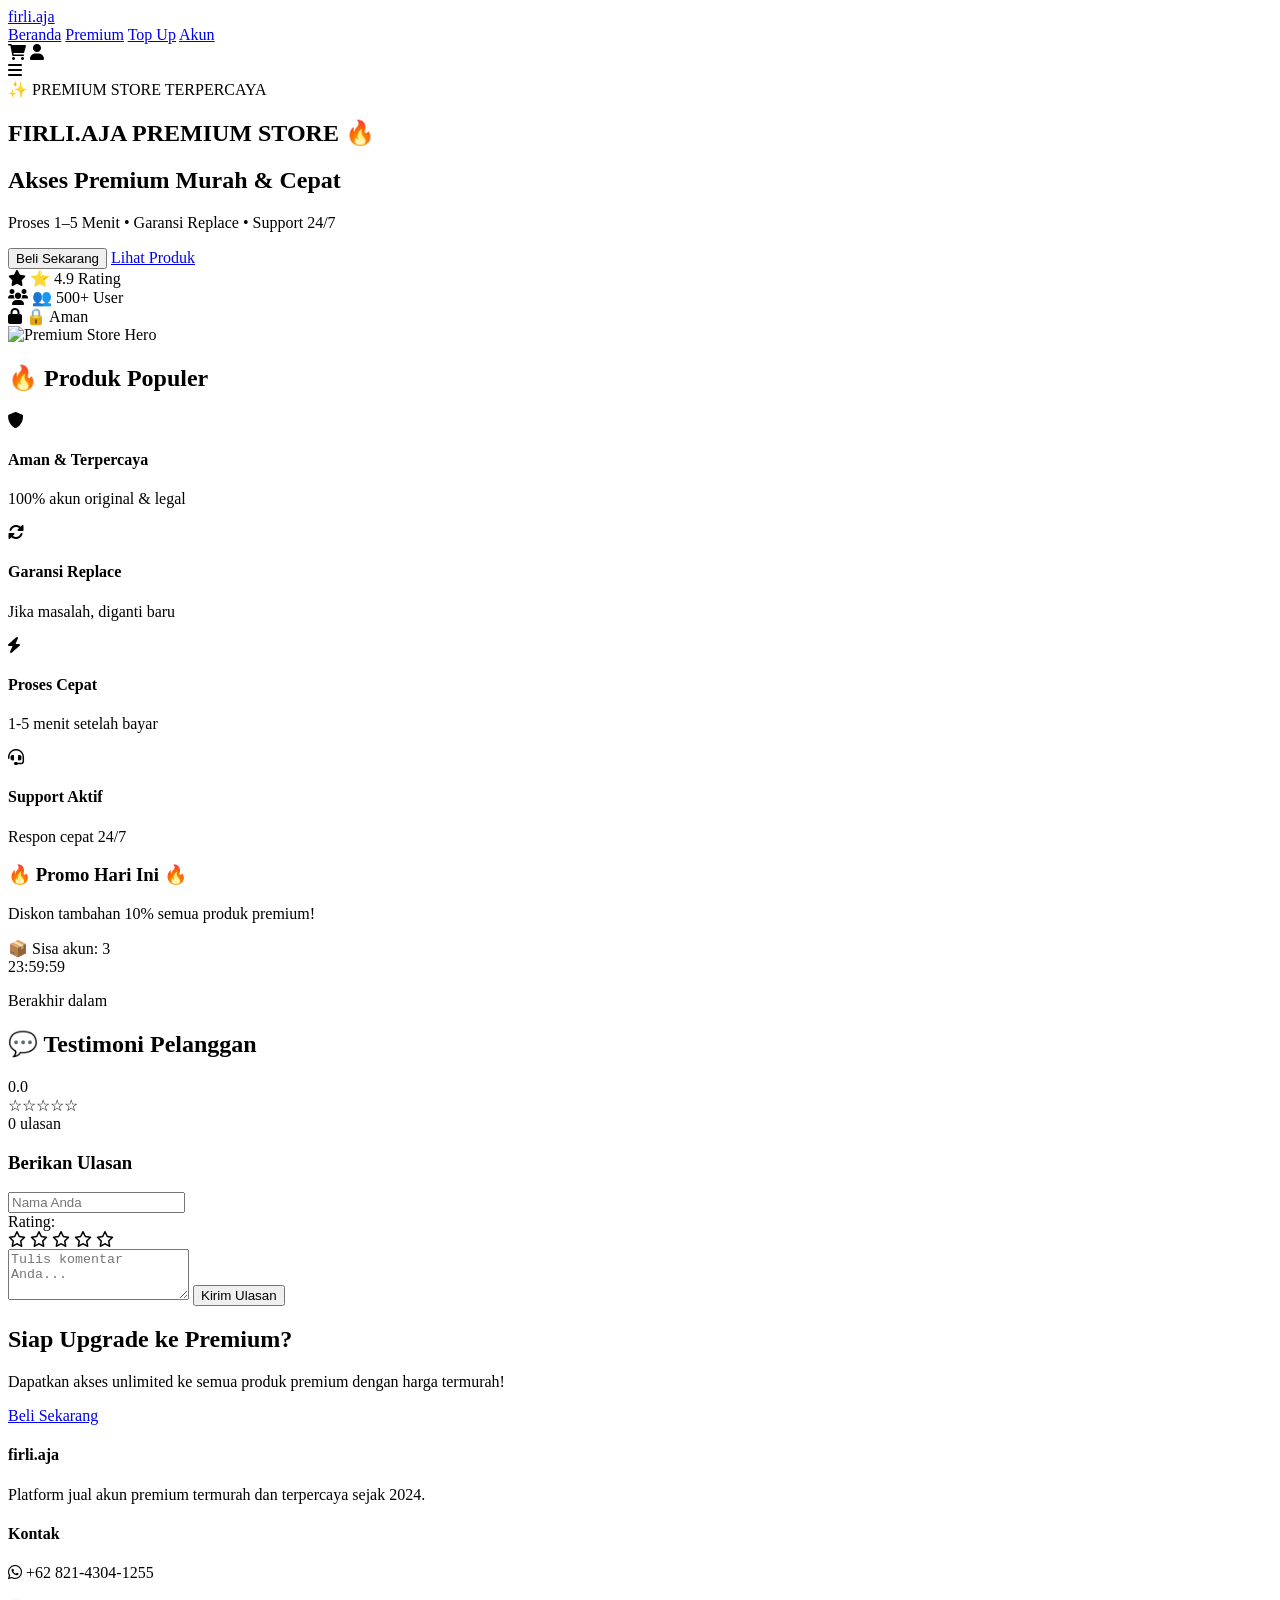
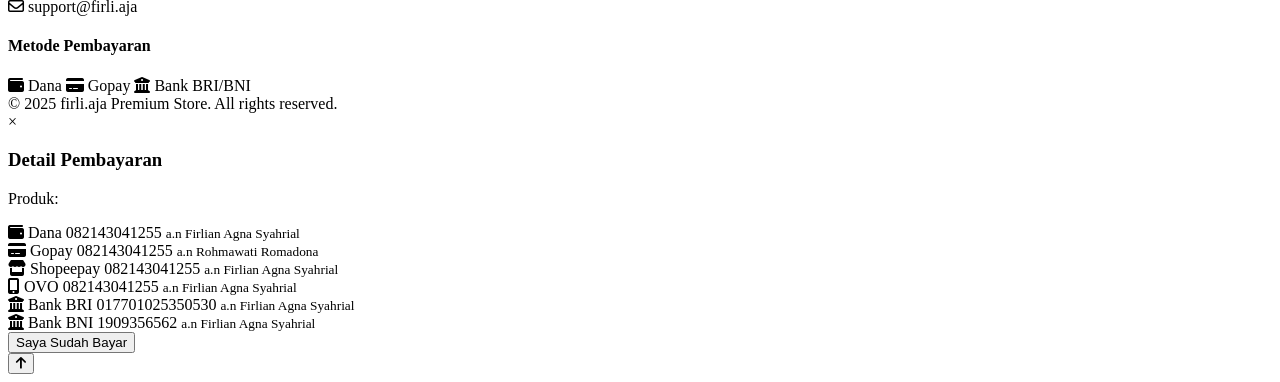
==== index.html @ 50c7d1ac "Create index.html" ====
<!DOCTYPE html>
<html lang="id">
<head>
    <meta charset="UTF-8">
    <meta name="viewport" content="width=device-width, initial-scale=1.0, viewport-fit=cover">
    <meta name="description" content="firli.aja - Platform jual akun premium termurah dan terpercaya. CapCut Pro, Canva Pro, Spotify, Netflix, dan lainnya. Proses cepat 1-5 menit.">
    <meta name="keywords" content="akun premium, capcut pro, canva pro, spotify premium, netflix, alight motion, youtube premium, firli.aja">
    <meta name="author" content="firli.aja">
    <meta property="og:title" content="firli.aja | Premium Store - Akun Premium Murah & Cepat">
    <meta property="og:description" content="Jual akun premium CapCut Pro, Canva Pro, Spotify, dan lainnya. Proses cepat, garansi replace, harga termurah.">
    <meta property="og:type" content="website">
    <meta property="og:site_name" content="firli.aja">
    <title>firli.aja | Premium Store - Akun Premium Murah & Cepat</title>
    <link href="https://fonts.googleapis.com/css2?family=Poppins:wght@300;400;500;600;700;800&display=swap" rel="stylesheet">
    <link rel="stylesheet" href="https://cdnjs.cloudflare.com/ajax/libs/font-awesome/6.0.0-beta3/css/all.min.css">
    <link rel="stylesheet" href="style.css">
    <script type="application/ld+json">
    {
        "@context": "https://schema.org",
        "@type": "WebSite",
        "name": "firli.aja",
        "description": "Platform jual akun premium termurah dan terpercaya",
        "url": "https://firli.aja.com"
    }
    </script>
</head>
<body>

    <!-- Navbar -->
    <nav class="navbar glass">
        <div class="nav-container">
            <a href="index.html" class="logo">firli<span>.aja</span></a>
            <div class="nav-links" id="navLinks">
                <a href="index.html" class="active">Beranda</a>
                <a href="premium.html">Premium</a>
                <a href="topup.html">Top Up</a>
                <a href="akun.html">Akun</a>
            </div>
            <div class="nav-icons">
                <i class="fas fa-shopping-cart" id="cartIcon"></i>
                <i class="fas fa-user" id="userIcon"></i>
                <div class="hamburger" id="hamburger">
                    <i class="fas fa-bars"></i>
                </div>
            </div>
        </div>
    </nav>

    <!-- Hero Section -->
    <section class="hero">
        <div class="container">
            <div class="hero-grid">
                <div class="hero-content">
                    <div class="hero-badge">✨ PREMIUM STORE TERPERCAYA</div>
                    <h1>FIRLI.AJA <span class="highlight">PREMIUM</span> STORE 🔥</h1>
                    <h2>Akses Premium Murah & Cepat</h2>
                    <p class="hero-desc">Proses 1–5 Menit • Garansi Replace • Support 24/7</p>
                    <div class="btn-group">
                        <button class="btn-primary" onclick="scrollToProducts()">Beli Sekarang</button>
                        <a href="premium.html" class="btn-outline">Lihat Produk</a>
                    </div>
                    <div class="trust-badge">
                        <div class="trust-item"><i class="fas fa-star"></i> ⭐ 4.9 Rating</div>
                        <div class="trust-item"><i class="fas fa-users"></i> 👥 500+ User</div>
                        <div class="trust-item"><i class="fas fa-lock"></i> 🔒 Aman</div>
                    </div>
                </div>
                <div class="hero-image">
                    <img src="https://picsum.photos/id/104/500/400" alt="Premium Store Hero">
                </div>
            </div>
        </div>
    </section>

    <!-- Produk Populer -->
    <section class="products-section" id="products">
        <div class="container">
            <h2 class="section-title">🔥 Produk Populer</h2>
            <div class="product-grid" id="homeProductGrid"></div>
        </div>
    </section>

    <!-- Trust Section 4 Card -->
    <section class="trust-section-full">
        <div class="container">
            <div class="trust-cards">
                <div class="trust-card">
                    <i class="fas fa-shield-alt"></i>
                    <h4>Aman & Terpercaya</h4>
                    <p>100% akun original & legal</p>
                </div>
                <div class="trust-card">
                    <i class="fas fa-sync-alt"></i>
                    <h4>Garansi Replace</h4>
                    <p>Jika masalah, diganti baru</p>
                </div>
                <div class="trust-card">
                    <i class="fas fa-bolt"></i>
                    <h4>Proses Cepat</h4>
                    <p>1-5 menit setelah bayar</p>
                </div>
                <div class="trust-card">
                    <i class="fas fa-headset"></i>
                    <h4>Support Aktif</h4>
                    <p>Respon cepat 24/7</p>
                </div>
            </div>
        </div>
    </section>

    <!-- Urgency Section -->
    <section class="urgency-section">
        <div class="container">
            <div class="urgency-content">
                <div class="urgency-left">
                    <h3>🔥 Promo Hari Ini 🔥</h3>
                    <p>Diskon tambahan 10% semua produk premium!</p>
                    <div class="stock-badge">📦 Sisa akun: <span id="stockCount">3</span></div>
                </div>
                <div class="urgency-right">
                    <div class="timer" id="countdownTimer">23:59:59</div>
                    <p>Berakhir dalam</p>
                </div>
            </div>
        </div>
    </section>

    <!-- Testimoni + Review System -->
    <section class="testimoni-section">
        <div class="container">
            <h2 class="section-title">💬 Testimoni Pelanggan</h2>
            <div class="review-stats">
                <div class="avg-rating">
                    <span class="avg-score" id="avgRating">0.0</span>
                    <div class="stars" id="avgStars">☆☆☆☆☆</div>
                    <span id="totalReviews">0</span> ulasan
                </div>
            </div>
            <div class="testimoni-grid" id="testimoniGrid"></div>
            
            <!-- Form Review -->
            <div class="review-form">
                <h3>Berikan Ulasan</h3>
                <input type="text" id="reviewName" placeholder="Nama Anda" class="review-input">
                <div class="rating-input">
                    <span>Rating: </span>
                    <div class="star-rating" id="starRating">
                        <i class="far fa-star" data-value="1"></i>
                        <i class="far fa-star" data-value="2"></i>
                        <i class="far fa-star" data-value="3"></i>
                        <i class="far fa-star" data-value="4"></i>
                        <i class="far fa-star" data-value="5"></i>
                    </div>
                </div>
                <textarea id="reviewComment" placeholder="Tulis komentar Anda..." rows="3" class="review-input"></textarea>
                <button class="btn-primary" onclick="submitReview()">Kirim Ulasan</button>
            </div>
        </div>
    </section>

    <!-- CTA Section -->
    <section class="cta-section">
        <div class="container">
            <h2>Siap Upgrade ke Premium?</h2>
            <p>Dapatkan akses unlimited ke semua produk premium dengan harga termurah!</p>
            <a href="premium.html" class="btn-primary btn-large">Beli Sekarang</a>
        </div>
    </section>

    <!-- Footer -->
    <footer>
        <div class="container">
            <div class="footer-content">
                <div class="footer-col">
                    <h4>firli.aja</h4>
                    <p>Platform jual akun premium termurah dan terpercaya sejak 2024.</p>
                </div>
                <div class="footer-col">
                    <h4>Kontak</h4>
                    <p><i class="fab fa-whatsapp"></i> +62 821-4304-1255</p>
                    <p><i class="far fa-envelope"></i> support@firli.aja</p>
                </div>
                <div class="footer-col">
                    <h4>Metode Pembayaran</h4>
                    <div class="payment-icons">
                        <i class="fas fa-wallet"></i> Dana
                        <i class="fas fa-credit-card"></i> Gopay
                        <i class="fas fa-university"></i> Bank BRI/BNI
                    </div>
                </div>
            </div>
            <div class="copyright">
                &copy; 2025 firli.aja Premium Store. All rights reserved.
            </div>
        </div>
    </footer>

    <!-- Payment Modal -->
    <div class="modal" id="paymentModal">
        <div class="modal-content">
            <span class="close-modal" onclick="closePaymentModal()">&times;</span>
            <h3>Detail Pembayaran</h3>
            <p>Produk: <strong id="modalProductName"></strong></p>
            <div class="payment-methods">
                <div class="payment-method">
                    <i class="fas fa-wallet"></i> Dana
                    <span class="copy-number" onclick="copyNumber('082143041255')">082143041255</span>
                    <small>a.n Firlian Agna Syahrial</small>
                </div>
                <div class="payment-method">
                    <i class="fas fa-credit-card"></i> Gopay
                    <span class="copy-number" onclick="copyNumber('082143041255')">082143041255</span>
                    <small>a.n Rohmawati Romadona</small>
                </div>
                <div class="payment-method">
                    <i class="fas fa-store"></i> Shopeepay
                    <span class="copy-number" onclick="copyNumber('082143041255')">082143041255</span>
                    <small>a.n Firlian Agna Syahrial</small>
                </div>
                <div class="payment-method">
                    <i class="fas fa-mobile-alt"></i> OVO
                    <span class="copy-number" onclick="copyNumber('082143041255')">082143041255</span>
                    <small>a.n Firlian Agna Syahrial</small>
                </div>
                <div class="payment-method">
                    <i class="fas fa-university"></i> Bank BRI
                    <span class="copy-number" onclick="copyNumber('017701025350530')">017701025350530</span>
                    <small>a.n Firlian Agna Syahrial</small>
                </div>
                <div class="payment-method">
                    <i class="fas fa-university"></i> Bank BNI
                    <span class="copy-number" onclick="copyNumber('1909356562')">1909356562</span>
                    <small>a.n Firlian Agna Syahrial</small>
                </div>
            </div>
            <button class="btn-primary" id="confirmPaymentBtn" onclick="confirmPayment()">Saya Sudah Bayar</button>
        </div>
    </div>

    <!-- Scroll to Top Button -->
    <button class="scroll-top" id="scrollTopBtn" onclick="scrollToTop()">
        <i class="fas fa-arrow-up"></i>
    </button>

    <script src="script.js"></script>
</body>
</html>
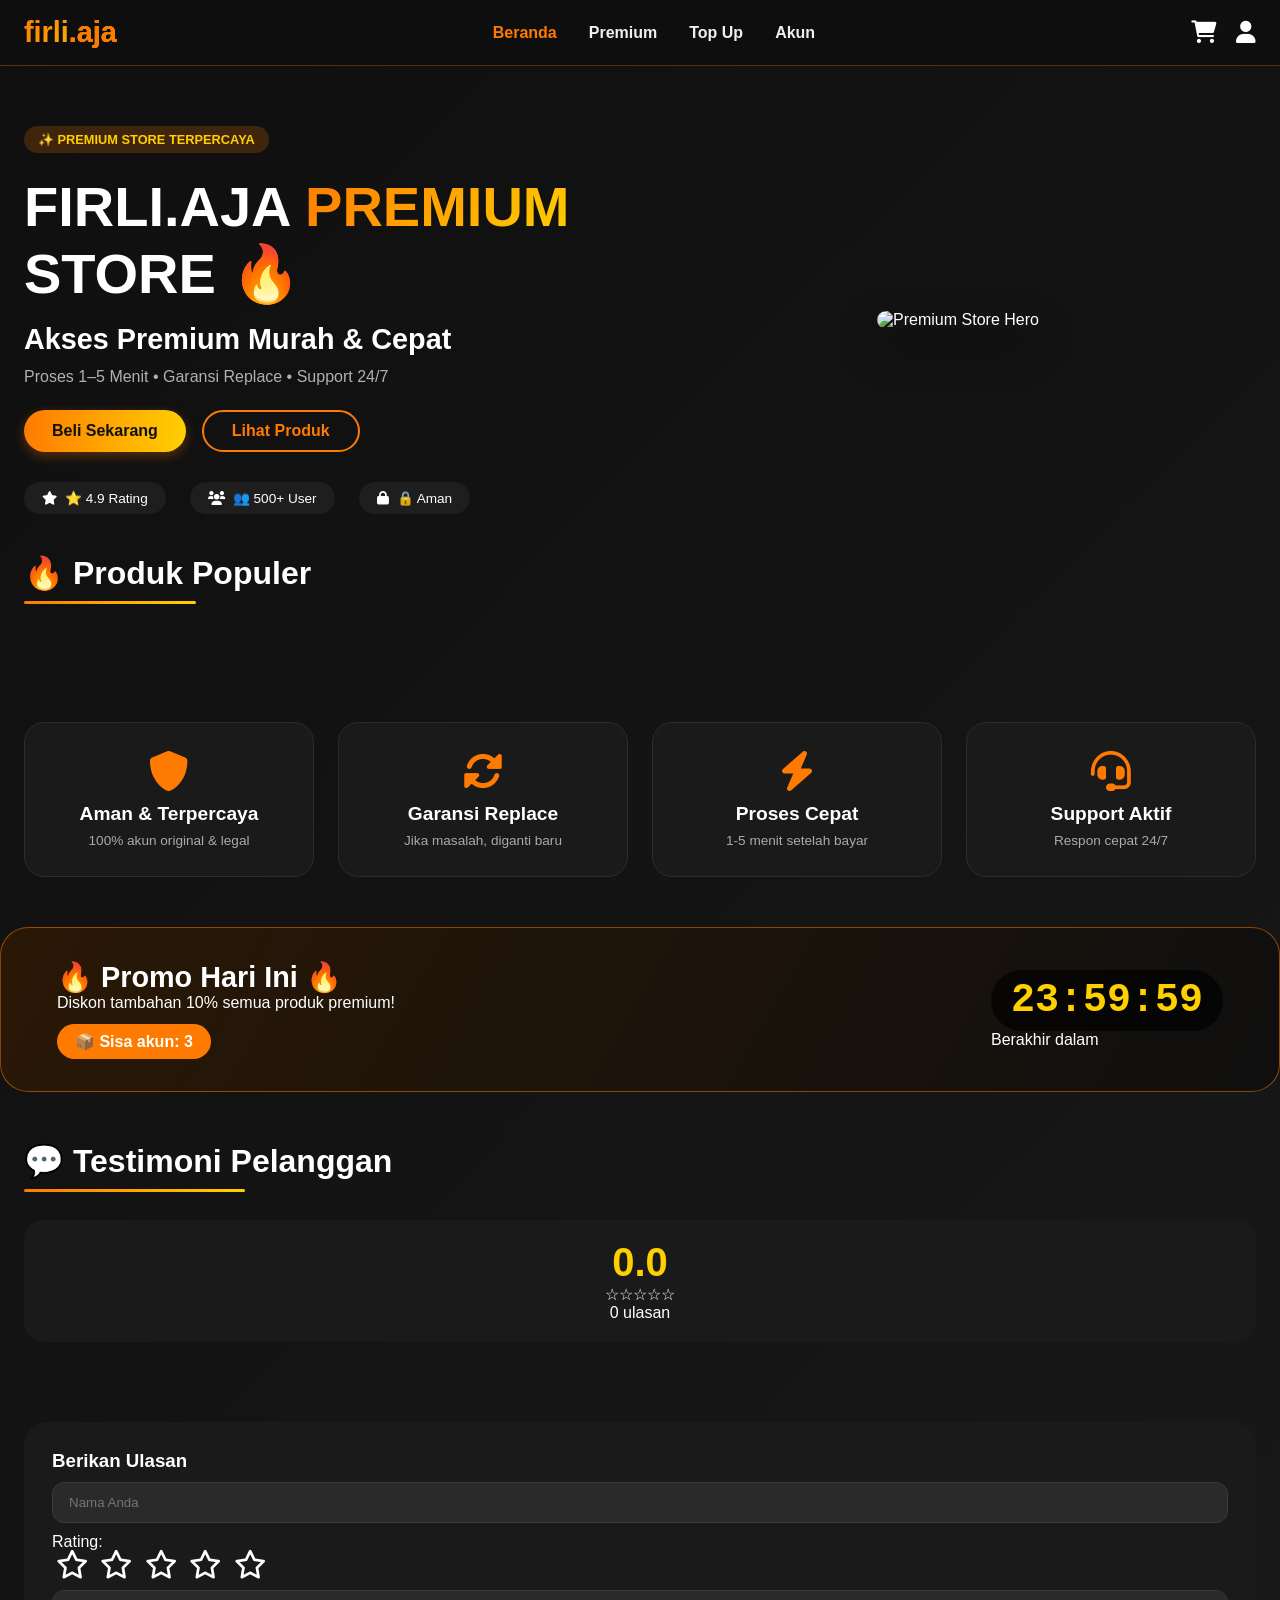
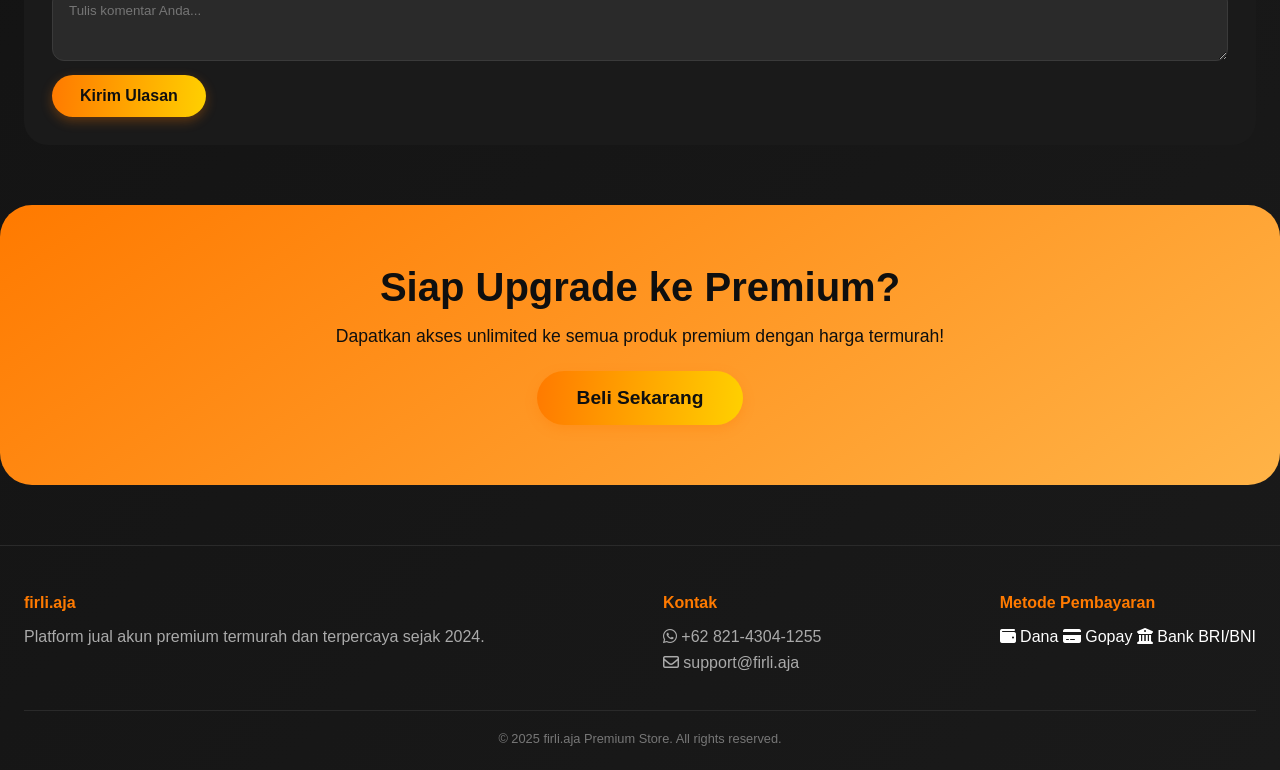
==== commit 8a4683d6: "Update index.html" ====
--- a/index.html
+++ b/index.html
@@ -10,7 +10,7 @@
     <meta property="og:description" content="Jual akun premium CapCut Pro, Canva Pro, Spotify, dan lainnya. Proses cepat, garansi replace, harga termurah.">
     <meta property="og:type" content="website">
     <meta property="og:site_name" content="firli.aja">
-    <title>firli.aja | Premium Store - Akun Premium Murah & Cepat</title>
+    <title>firli.aja | Store - Akun Premium Murah & Cepat</title>
     <link href="https://fonts.googleapis.com/css2?family=Poppins:wght@300;400;500;600;700;800&display=swap" rel="stylesheet">
     <link rel="stylesheet" href="https://cdnjs.cloudflare.com/ajax/libs/font-awesome/6.0.0-beta3/css/all.min.css">
     <link rel="stylesheet" href="style.css">
--- a/style.css
+++ b/style.css
@@ -0,0 +1,554 @@
+* {
+    margin: 0;
+    padding: 0;
+    box-sizing: border-box;
+}
+
+body {
+    font-family: 'Poppins', sans-serif;
+    background: linear-gradient(135deg, #0f0f0f 0%, #1a1a1a 100%);
+    color: #ffffff;
+    scroll-behavior: smooth;
+    overflow-x: hidden;
+}
+
+.container {
+    max-width: 1280px;
+    margin: 0 auto;
+    padding: 0 24px;
+}
+
+/* Scrollbar */
+::-webkit-scrollbar { width: 8px; }
+::-webkit-scrollbar-track { background: #1a1a1a; }
+::-webkit-scrollbar-thumb { background: #ff7a00; border-radius: 10px; }
+
+/* Navbar */
+.navbar {
+    position: sticky;
+    top: 0;
+    z-index: 1000;
+    padding: 16px 0;
+    background: rgba(15, 15, 15, 0.95);
+    backdrop-filter: blur(12px);
+    border-bottom: 1px solid rgba(255, 122, 0, 0.3);
+}
+.nav-container {
+    max-width: 1280px;
+    margin: 0 auto;
+    padding: 0 24px;
+    display: flex;
+    justify-content: space-between;
+    align-items: center;
+}
+.logo {
+    font-size: 1.8rem;
+    font-weight: 800;
+    text-decoration: none;
+    background: linear-gradient(135deg, #ff7a00, #ffd000);
+    -webkit-background-clip: text;
+    background-clip: text;
+    color: transparent;
+}
+.logo span { color: #ff7a00; background: none; -webkit-background-clip: unset; }
+.nav-links {
+    display: flex;
+    gap: 32px;
+    align-items: center;
+}
+.nav-links a {
+    color: #f0f0f0;
+    text-decoration: none;
+    font-weight: 600;
+    transition: 0.2s;
+}
+.nav-links a:hover, .nav-links a.active { color: #ff7a00; }
+.nav-icons { display: flex; gap: 20px; align-items: center; }
+.nav-icons i { font-size: 1.4rem; cursor: pointer; transition: 0.2s; }
+.nav-icons i:hover { color: #ff7a00; }
+.hamburger { display: none; font-size: 1.8rem; cursor: pointer; }
+
+/* Buttons */
+.btn-primary {
+    background: linear-gradient(95deg, #ff7a00, #ffd000);
+    border: none;
+    padding: 12px 28px;
+    border-radius: 40px;
+    font-weight: 700;
+    font-size: 1rem;
+    color: #0f0f0f;
+    cursor: pointer;
+    transition: all 0.25s ease;
+    box-shadow: 0 4px 12px rgba(255, 122, 0, 0.3);
+    display: inline-block;
+    text-decoration: none;
+}
+.btn-primary:hover {
+    transform: scale(1.02) translateY(-2px);
+    filter: brightness(1.05);
+    box-shadow: 0 8px 20px rgba(255, 122, 0, 0.5);
+}
+.btn-outline {
+    background: transparent;
+    border: 2px solid #ff7a00;
+    padding: 10px 28px;
+    border-radius: 40px;
+    font-weight: 700;
+    color: #ff7a00;
+    text-decoration: none;
+    display: inline-block;
+    transition: 0.2s;
+}
+.btn-outline:hover {
+    background: #ff7a00;
+    color: #0f0f0f;
+    transform: scale(1.02);
+}
+.btn-large { padding: 16px 40px; font-size: 1.2rem; }
+
+/* Hero */
+.hero { padding: 60px 0 40px; }
+.hero-grid {
+    display: flex;
+    flex-wrap: wrap;
+    align-items: center;
+    gap: 40px;
+}
+.hero-content { flex: 1; }
+.hero-image { flex: 1; text-align: center; }
+.hero-image img { max-width: 100%; border-radius: 24px; box-shadow: 0 20px 40px rgba(0,0,0,0.4); }
+.hero-badge {
+    background: rgba(255, 122, 0, 0.2);
+    display: inline-block;
+    padding: 6px 14px;
+    border-radius: 40px;
+    font-size: 0.8rem;
+    font-weight: 600;
+    color: #ffd000;
+    margin-bottom: 20px;
+}
+.hero h1 {
+    font-size: 3.5rem;
+    font-weight: 800;
+    line-height: 1.2;
+    margin-bottom: 16px;
+}
+.hero h1 .highlight {
+    background: linear-gradient(135deg, #ff7a00, #ffd000);
+    -webkit-background-clip: text;
+    background-clip: text;
+    color: transparent;
+}
+.hero h2 { font-size: 1.8rem; font-weight: 700; margin-bottom: 12px; }
+.hero-desc { color: #b0b0b0; margin-bottom: 24px; }
+.btn-group { display: flex; gap: 16px; flex-wrap: wrap; }
+.trust-badge { display: flex; gap: 24px; margin-top: 30px; flex-wrap: wrap; }
+.trust-item {
+    display: flex;
+    align-items: center;
+    gap: 8px;
+    background: #1e1e1e;
+    padding: 8px 18px;
+    border-radius: 40px;
+    font-size: 0.85rem;
+}
+
+/* Section Titles */
+.section-title {
+    font-size: 2rem;
+    font-weight: 800;
+    margin-bottom: 40px;
+    position: relative;
+    display: inline-block;
+}
+.section-title:after {
+    content: '';
+    position: absolute;
+    bottom: -12px;
+    left: 0;
+    width: 60%;
+    height: 3px;
+    background: linear-gradient(90deg, #ff7a00, #ffd000);
+    border-radius: 4px;
+}
+
+/* Product Grid */
+.product-grid {
+    display: grid;
+    grid-template-columns: repeat(3, 1fr);
+    gap: 28px;
+    margin: 40px 0;
+}
+.product-card {
+    background: #181818;
+    border-radius: 20px;
+    padding: 20px;
+    transition: all 0.3s ease;
+    border: 1px solid #2a2a2a;
+    position: relative;
+    animation: fadeInUp 0.5s ease forwards;
+}
+.product-card:hover {
+    transform: scale(1.03) translateY(-6px);
+    box-shadow: 0 20px 30px -12px rgba(255, 122, 0, 0.3);
+    border-color: #ff7a00;
+}
+.product-img {
+    width: 100%;
+    height: 160px;
+    object-fit: cover;
+    border-radius: 12px;
+    margin-bottom: 12px;
+}
+.product-badge {
+    position: absolute;
+    top: 16px;
+    right: 16px;
+    background: #ff7a00;
+    color: #0f0f0f;
+    font-size: 0.7rem;
+    font-weight: 800;
+    padding: 4px 10px;
+    border-radius: 30px;
+}
+.product-badge.hot { background: #ff4444; color: white; }
+.product-badge.fast { background: #ffd000; color: #0f0f0f; }
+.product-name { font-size: 1.3rem; font-weight: 700; margin: 8px 0; }
+.price-wrap { display: flex; align-items: center; gap: 12px; margin: 10px 0; }
+.old-price { text-decoration: line-through; color: #888; font-size: 0.85rem; }
+.new-price { font-size: 1.5rem; font-weight: 800; color: #ffd000; }
+.product-duration { font-size: 0.8rem; color: #aaa; margin: 5px 0; }
+.product-status { font-size: 0.75rem; margin: 5px 0; }
+.status-ready { color: #00ff88; }
+.status-limit { color: #ffaa00; }
+.info-small { display: flex; gap: 12px; font-size: 0.7rem; color: #aaa; margin: 10px 0; }
+.btn-buy {
+    background: #ff7a00;
+    width: 100%;
+    padding: 12px;
+    border: none;
+    border-radius: 40px;
+    font-weight: 700;
+    color: #0f0f0f;
+    cursor: pointer;
+    transition: 0.2s;
+}
+.btn-buy:hover { background: #ffd000; transform: scale(0.98); }
+
+/* Trust Cards */
+.trust-cards {
+    display: flex;
+    flex-wrap: wrap;
+    gap: 24px;
+    margin: 50px 0;
+}
+.trust-card {
+    background: #1a1a1a;
+    flex: 1;
+    min-width: 200px;
+    padding: 28px 20px;
+    border-radius: 20px;
+    text-align: center;
+    transition: 0.2s;
+    border: 1px solid #2c2c2c;
+}
+.trust-card i { font-size: 2.5rem; color: #ff7a00; margin-bottom: 12px; }
+.trust-card h4 { font-size: 1.2rem; margin-bottom: 8px; }
+.trust-card p { color: #aaa; font-size: 0.85rem; }
+
+/* Urgency */
+.urgency-section {
+    background: linear-gradient(120deg, #2a1806, #0f0f0f);
+    border-radius: 28px;
+    padding: 32px;
+    margin: 50px 0;
+    border: 1px solid rgba(255, 122, 0, 0.5);
+}
+.urgency-content {
+    display: flex;
+    flex-wrap: wrap;
+    justify-content: space-between;
+    align-items: center;
+    gap: 20px;
+}
+.urgency-left h3 { font-size: 1.8rem; font-weight: 800; }
+.stock-badge {
+    background: #ff7a00;
+    padding: 8px 18px;
+    border-radius: 40px;
+    font-weight: bold;
+    display: inline-block;
+    margin-top: 12px;
+}
+.timer {
+    font-size: 2.5rem;
+    font-weight: 800;
+    font-family: monospace;
+    background: #000000aa;
+    padding: 8px 20px;
+    border-radius: 60px;
+    color: #ffd000;
+}
+
+/* Testimoni */
+.testimoni-grid {
+    display: grid;
+    grid-template-columns: repeat(auto-fit, minmax(300px, 1fr));
+    gap: 28px;
+    margin: 40px 0;
+}
+.testimonial-card {
+    background: #181818;
+    padding: 24px;
+    border-radius: 24px;
+    transition: 0.2s;
+}
+.testimonial-card .stars { color: #ffd000; margin-bottom: 12px; letter-spacing: 2px; }
+.testimonial-text { font-style: italic; margin: 12px 0; line-height: 1.5; }
+.user-name { font-weight: 700; margin-top: 12px; color: #ff7a00; }
+
+/* Review Form */
+.review-stats {
+    background: #1a1a1a;
+    padding: 20px;
+    border-radius: 20px;
+    margin-bottom: 30px;
+    text-align: center;
+}
+.avg-score { font-size: 2.5rem; font-weight: 800; color: #ffd000; }
+.review-form {
+    background: #1a1a1a;
+    padding: 28px;
+    border-radius: 24px;
+    margin-top: 30px;
+}
+.review-input {
+    width: 100%;
+    padding: 12px 16px;
+    margin: 10px 0;
+    background: #2a2a2a;
+    border: 1px solid #3a3a3a;
+    border-radius: 12px;
+    color: white;
+    font-family: 'Poppins', sans-serif;
+}
+.star-rating i {
+    font-size: 1.8rem;
+    cursor: pointer;
+    margin: 0 4px;
+    transition: 0.1s;
+}
+.star-rating i:hover,
+.star-rating i.active { color: #ffd000; }
+
+/* CTA Section */
+.cta-section {
+    background: linear-gradient(145deg, #ff7a00, #ffb347);
+    border-radius: 32px;
+    padding: 60px 32px;
+    text-align: center;
+    margin: 60px 0;
+}
+.cta-section h2 { font-size: 2.5rem; margin-bottom: 16px; color: #0f0f0f; }
+.cta-section p { color: #0f0f0f; margin-bottom: 24px; font-size: 1.1rem; }
+
+/* Footer */
+footer {
+    border-top: 1px solid #2a2a2a;
+    padding: 48px 0 24px;
+    margin-top: 40px;
+}
+.footer-content {
+    display: flex;
+    flex-wrap: wrap;
+    justify-content: space-between;
+    gap: 30px;
+    margin-bottom: 30px;
+}
+.footer-col h4 { margin-bottom: 16px; color: #ff7a00; }
+.footer-col p { color: #aaa; margin: 8px 0; }
+.copyright { text-align: center; color: #777; font-size: 0.8rem; padding-top: 20px; border-top: 1px solid #2a2a2a; }
+
+/* Modal */
+.modal {
+    display: none;
+    position: fixed;
+    top: 0;
+    left: 0;
+    width: 100%;
+    height: 100%;
+    background: rgba(0,0,0,0.8);
+    z-index: 2000;
+    justify-content: center;
+    align-items: center;
+}
+.modal-content {
+    background: #1a1a1a;
+    max-width: 500px;
+    width: 90%;
+    padding: 32px;
+    border-radius: 24px;
+    position: relative;
+    border: 1px solid #ff7a00;
+}
+.close-modal {
+    position: absolute;
+    top: 16px;
+    right: 20px;
+    font-size: 1.8rem;
+    cursor: pointer;
+    color: #aaa;
+}
+.payment-methods { margin: 20px 0; }
+.payment-method {
+    background: #2a2a2a;
+    padding: 12px;
+    margin: 8px 0;
+    border-radius: 12px;
+    display: flex;
+    justify-content: space-between;
+    flex-wrap: wrap;
+}
+.copy-number {
+    color: #ff7a00;
+    cursor: pointer;
+    font-weight: 600;
+}
+
+/* Scroll Top */
+.scroll-top {
+    position: fixed;
+    bottom: 30px;
+    right: 30px;
+    background: #ff7a00;
+    width: 50px;
+    height: 50px;
+    border-radius: 50%;
+    display: none;
+    justify-content: center;
+    align-items: center;
+    cursor: pointer;
+    border: none;
+    color: #0f0f0f;
+    font-size: 1.2rem;
+    z-index: 999;
+}
+.scroll-top.show { display: flex; }
+
+/* Account Page */
+.account-card {
+    background: #1a1a1a;
+    max-width: 500px;
+    margin: 40px auto;
+    padding: 32px;
+    border-radius: 24px;
+}
+.account-tabs {
+    display: flex;
+    gap: 16px;
+    margin-bottom: 24px;
+}
+.tab-btn {
+    flex: 1;
+    padding: 12px;
+    background: #2a2a2a;
+    border: none;
+    color: white;
+    border-radius: 40px;
+    cursor: pointer;
+}
+.tab-btn.active { background: #ff7a00; color: #0f0f0f; }
+.account-form { display: none; }
+.account-form.active { display: block; }
+.user-info { text-align: center; }
+.user-avatar i { font-size: 5rem; color: #ff7a00; margin-bottom: 16px; }
+.balance-amount { font-size: 1.8rem; font-weight: 800; color: #ffd000; }
+
+/* Topup */
+.topup-card {
+    background: #1a1a1a;
+    max-width: 700px;
+    margin: 40px auto;
+    padding: 32px;
+    border-radius: 24px;
+}
+.nominal-grid {
+    display: grid;
+    grid-template-columns: repeat(3, 1fr);
+    gap: 12px;
+    margin: 20px 0;
+}
+.nominal-item {
+    background: #2a2a2a;
+    padding: 12px;
+    text-align: center;
+    border-radius: 12px;
+    cursor: pointer;
+    transition: 0.2s;
+}
+.nominal-item:hover,
+.nominal-item.selected { background: #ff7a00; color: #0f0f0f; }
+.filter-bar {
+    display: flex;
+    gap: 12px;
+    margin-bottom: 30px;
+    flex-wrap: wrap;
+}
+.filter-btn {
+    padding: 8px 20px;
+    background: #2a2a2a;
+    border: none;
+    border-radius: 40px;
+    color: white;
+    cursor: pointer;
+}
+.filter-btn.active,
+.filter-btn:hover { background: #ff7a00; color: #0f0f0f; }
+
+/* Page Header */
+.page-header {
+    text-align: center;
+    padding: 60px 0 30px;
+}
+.page-header h1 { font-size: 2.5rem; margin-bottom: 12px; }
+
+/* Animations */
+@keyframes fadeInUp {
+    from { opacity: 0; transform: translateY(30px); }
+    to { opacity: 1; transform: translateY(0); }
+}
+.fade-up {
+    opacity: 0;
+    transform: translateY(30px);
+    transition: opacity 0.7s ease, transform 0.7s ease;
+}
+.fade-up.visible { opacity: 1; transform: translateY(0); }
+
+/* Responsive */
+@media (max-width: 768px) {
+    .nav-links {
+        position: fixed;
+        top: 70px;
+        left: -100%;
+        flex-direction: column;
+        background: #0f0f0f;
+        width: 70%;
+        height: 100vh;
+        padding: 40px 24px;
+        transition: 0.3s;
+        border-right: 1px solid #ff7a00;
+    }
+    .nav-links.active { left: 0; }
+    .hamburger { display: block; }
+    .product-grid { grid-template-columns: repeat(2, 1fr); gap: 16px; }
+    .hero h1 { font-size: 2.2rem; }
+    .hero h2 { font-size: 1.3rem; }
+    .timer { font-size: 1.5rem; }
+    .nominal-grid { grid-template-columns: repeat(2, 1fr); }
+}
+@media (max-width: 480px) {
+    .product-grid { grid-template-columns: 1fr; }
+    .trust-cards { flex-direction: column; }
+    .btn-group .btn-primary,
+    .btn-group .btn-outline { width: 100%; text-align: center; }
+}
